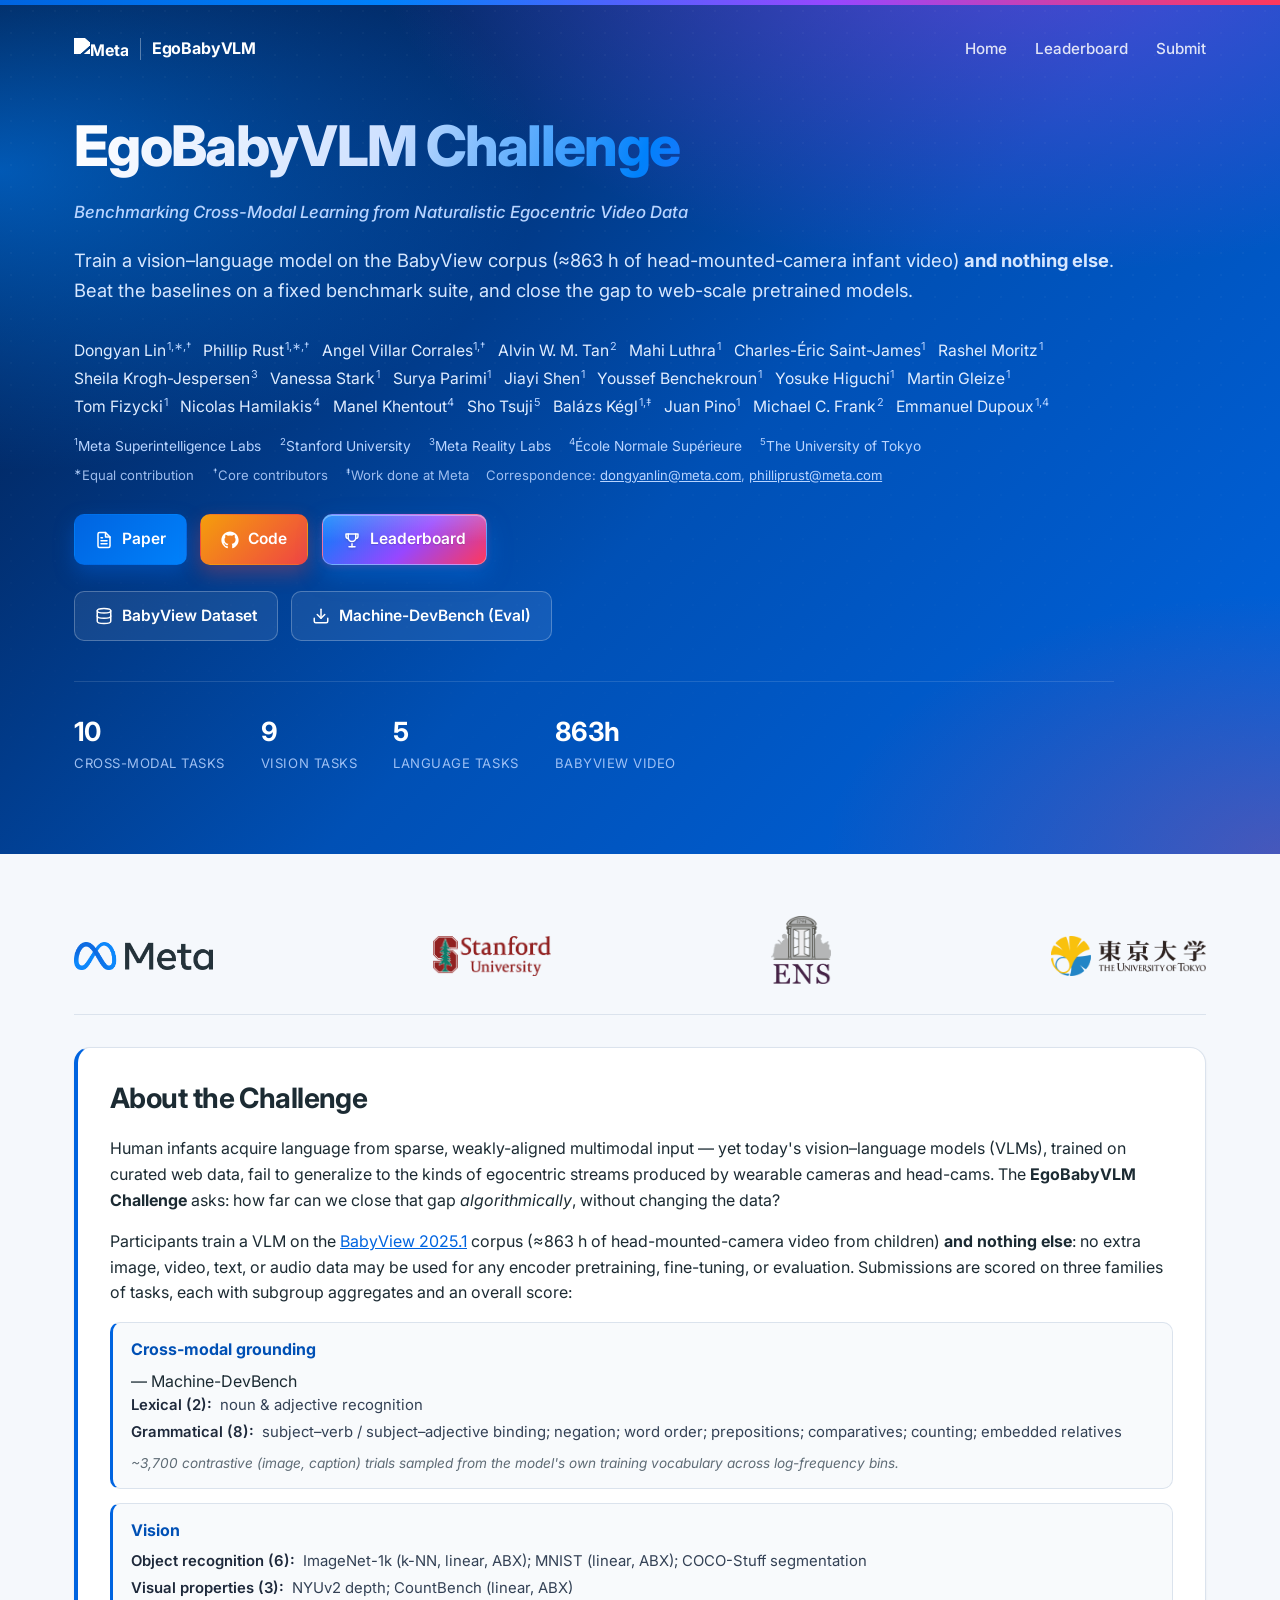
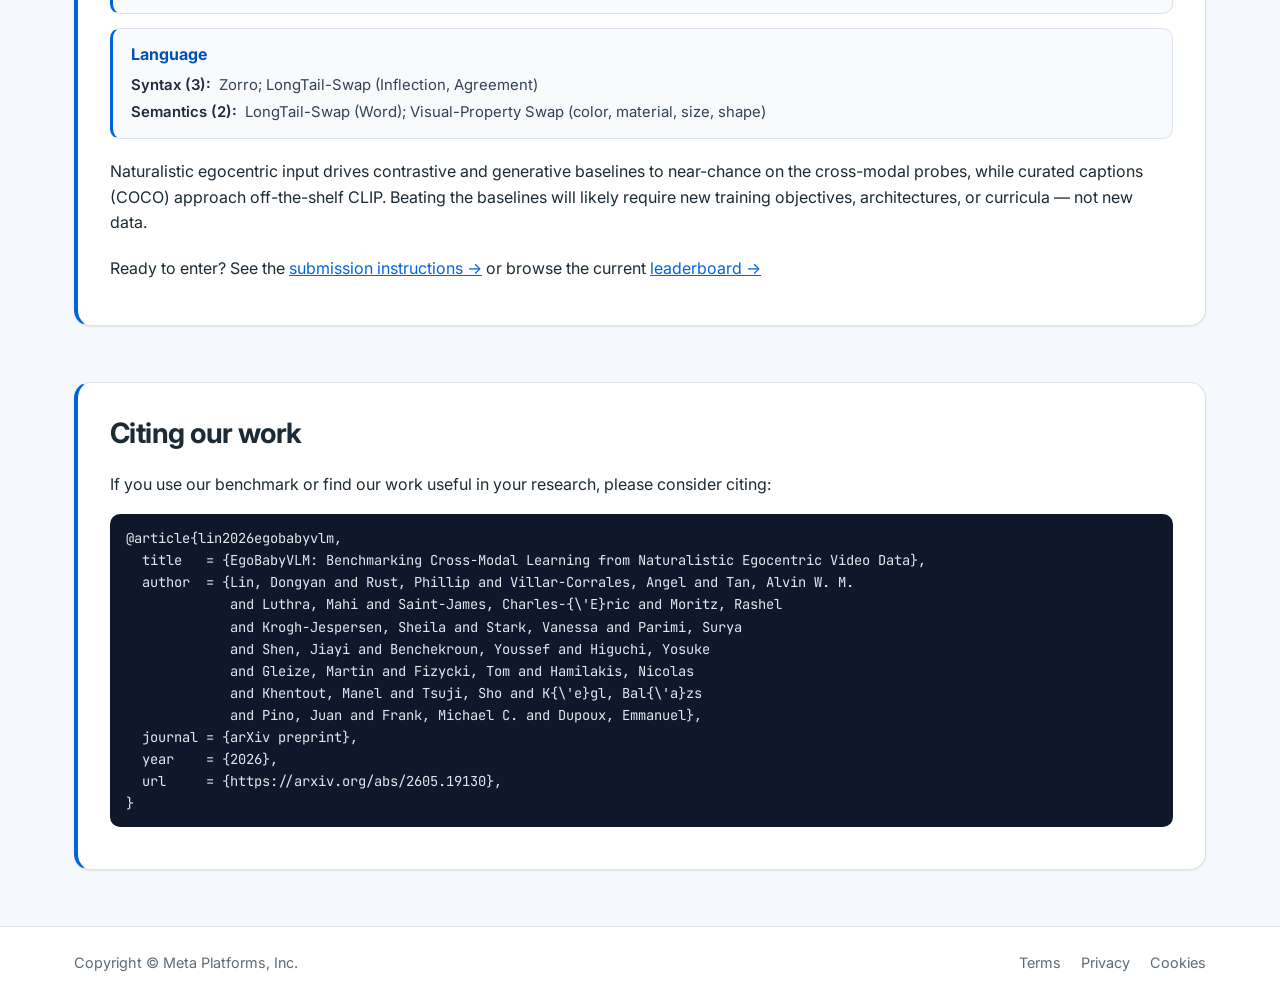
==== docs/leaderboard/index.html @ 33ce4982 "Initial public release of EgoBabyVLM Code, evaluation pipeline, baselines, and leaderboard infrastru" ====
<!DOCTYPE html>
<html lang="en">
<head>
  <meta charset="UTF-8" />
  <meta name="viewport" content="width=device-width, initial-scale=1.0" />
  <title>EgoBabyVLM Challenge</title>
  <link rel="preconnect" href="https://fonts.googleapis.com" />
  <link rel="preconnect" href="https://fonts.gstatic.com" crossorigin />
  <link href="https://fonts.googleapis.com/css2?family=Inter:wght@400;500;600;700;800&family=JetBrains+Mono:wght@400;500&display=swap" rel="stylesheet" />
  <link rel="stylesheet" href="style.css" />
</head>
<body>
  <header class="hero">
    <div class="hero-bg" aria-hidden="true"></div>
    <div class="container hero-inner">
      <nav class="topnav">
        <span class="brand">
          <img src="resources/logo_meta.svg" alt="Meta" class="brand-meta" />
          <span class="brand-divider" aria-hidden="true"></span>
          <span class="brand-name">EgoBabyVLM</span>
        </span>
        <div class="topnav-links">
          <a href="index.html">Home</a>
          <a href="leaderboard.html">Leaderboard</a>
          <a href="submit.html">Submit</a>
        </div>
      </nav>

      <div class="hero-content hero-content-wide">
        <h1>EgoBabyVLM Challenge</h1>
        <p class="paper-subtitle">Benchmarking Cross-Modal Learning from Naturalistic Egocentric Video Data</p>
        <p class="tagline">
          Train a vision–language model on the BabyView corpus
          (≈863 h of head-mounted-camera infant video)
          <strong>and nothing&nbsp;else</strong>. Beat the baselines on a
          fixed benchmark suite, and close the gap to web-scale
          pretrained&nbsp;models.
        </p>

        <div class="authors">
          <span class="author">Dongyan Lin<sup>1,∗,†</sup></span>
          <span class="author">Phillip Rust<sup>1,∗,†</sup></span>
          <span class="author">Angel Villar Corrales<sup>1,†</sup></span>
          <span class="author">Alvin W. M. Tan<sup>2</sup></span>
          <span class="author">Mahi Luthra<sup>1</sup></span>
          <span class="author">Charles-Éric Saint-James<sup>1</sup></span>
          <span class="author">Rashel Moritz<sup>1</sup></span>
          <span class="author">Sheila Krogh-Jespersen<sup>3</sup></span>
          <span class="author">Vanessa Stark<sup>1</sup></span>
          <span class="author">Surya Parimi<sup>1</sup></span>
          <span class="author">Jiayi Shen<sup>1</sup></span>
          <span class="author">Youssef Benchekroun<sup>1</sup></span>
          <span class="author">Yosuke Higuchi<sup>1</sup></span>
          <span class="author">Martin Gleize<sup>1</sup></span>
          <span class="author">Tom Fizycki<sup>1</sup></span>
          <span class="author">Nicolas Hamilakis<sup>4</sup></span>
          <span class="author">Manel Khentout<sup>4</sup></span>
          <span class="author">Sho Tsuji<sup>5</sup></span>
          <span class="author">Balázs Kégl<sup>1,‡</sup></span>
          <span class="author">Juan Pino<sup>1</sup></span>
          <span class="author">Michael C. Frank<sup>2</sup></span>
          <span class="author">Emmanuel Dupoux<sup>1,4</sup></span>
        </div>

        <div class="affiliations">
          <span><sup>1</sup>Meta Superintelligence Labs</span>
          <span><sup>2</sup>Stanford University</span>
          <span><sup>3</sup>Meta Reality Labs</span>
          <span><sup>4</sup>École Normale Supérieure</span>
          <span><sup>5</sup>The University of Tokyo</span>
        </div>
        <div class="contrib-notes">
          <span><sup>∗</sup>Equal contribution</span>
          <span><sup>†</sup>Core contributors</span>
          <span><sup>‡</sup>Work done at Meta</span>
          <span>Correspondence: <a href="mailto:dongyanlin@meta.com">dongyanlin@meta.com</a>, <a href="mailto:philliprust@meta.com">philliprust@meta.com</a></span>
        </div>

        <div class="cta-stack">
          <div class="cta">
            <a class="btn btn-primary" href="https://arxiv.org/abs/2605.19130" target="_blank" rel="noopener noreferrer">
              <svg viewBox="0 0 24 24" fill="none" stroke="currentColor" stroke-width="2" stroke-linecap="round" stroke-linejoin="round" aria-hidden="true"><path d="M14 2H6a2 2 0 0 0-2 2v16a2 2 0 0 0 2 2h12a2 2 0 0 0 2-2V8z"/><polyline points="14 2 14 8 20 8"/><line x1="16" y1="13" x2="8" y2="13"/><line x1="16" y1="17" x2="8" y2="17"/><polyline points="10 9 9 9 8 9"/></svg>
              Paper
            </a>
            <a class="btn btn-github" href="https://github.com/facebookresearch/egobabyvlm" target="_blank" rel="noopener noreferrer">
              <svg viewBox="0 0 24 24" fill="currentColor" aria-hidden="true"><path d="M12 .5C5.73.5.5 5.73.5 12c0 5.08 3.29 9.39 7.86 10.91.58.11.79-.25.79-.56 0-.28-.01-1.02-.02-2-3.2.7-3.88-1.54-3.88-1.54-.52-1.33-1.28-1.69-1.28-1.69-1.05-.72.08-.7.08-.7 1.16.08 1.77 1.19 1.77 1.19 1.03 1.77 2.7 1.26 3.36.96.1-.75.4-1.26.73-1.55-2.55-.29-5.24-1.28-5.24-5.69 0-1.26.45-2.29 1.18-3.1-.12-.29-.51-1.46.11-3.05 0 0 .97-.31 3.18 1.18a11.04 11.04 0 0 1 5.79 0c2.21-1.49 3.18-1.18 3.18-1.18.62 1.59.23 2.76.11 3.05.74.81 1.18 1.84 1.18 3.1 0 4.42-2.69 5.4-5.25 5.68.41.36.78 1.07.78 2.16 0 1.56-.01 2.82-.01 3.2 0 .31.21.68.8.56C20.21 21.39 23.5 17.08 23.5 12 23.5 5.73 18.27.5 12 .5z"/></svg>
              Code
            </a>
            <a class="btn btn-leaderboard" href="leaderboard.html">
              <svg viewBox="0 0 24 24" fill="none" stroke="currentColor" stroke-width="2" stroke-linecap="round" stroke-linejoin="round" aria-hidden="true"><path d="M8 21h8"/><path d="M12 17v4"/><path d="M7 4h10v5a5 5 0 0 1-10 0V4z"/><path d="M17 4h3v3a3 3 0 0 1-3 3"/><path d="M7 4H4v3a3 3 0 0 0 3 3"/></svg>
              Leaderboard
            </a>
          </div>
          <div class="cta">
            <a class="btn btn-secondary" href="https://databrary.org/volume/1882" target="_blank" rel="noopener noreferrer">
              <svg viewBox="0 0 24 24" fill="none" stroke="currentColor" stroke-width="2" stroke-linecap="round" stroke-linejoin="round" aria-hidden="true"><ellipse cx="12" cy="5" rx="9" ry="3"/><path d="M3 5v14c0 1.66 4 3 9 3s9-1.34 9-3V5"/><path d="M3 12c0 1.66 4 3 9 3s9-1.34 9-3"/></svg>
              BabyView Dataset
            </a>
            <a class="btn btn-secondary" href="https://github.com/facebookresearch/egobabyvlm/releases/download/Eval-Data/MachineDevBench.tar" download>
              <svg viewBox="0 0 24 24" fill="none" stroke="currentColor" stroke-width="2" stroke-linecap="round" stroke-linejoin="round" aria-hidden="true"><path d="M21 15v4a2 2 0 0 1-2 2H5a2 2 0 0 1-2-2v-4"/><polyline points="7 10 12 15 17 10"/><line x1="12" y1="15" x2="12" y2="3"/></svg>
              Machine-DevBench (Eval)
            </a>
          </div>
        </div>

        <div class="hero-stats">
          <div class="stat"><span class="stat-value">10</span><span class="stat-label">Cross-modal tasks</span></div>
          <div class="stat"><span class="stat-value">9</span><span class="stat-label">Vision tasks</span></div>
          <div class="stat"><span class="stat-value">5</span><span class="stat-label">Language tasks</span></div>
          <div class="stat"><span class="stat-value">863h</span><span class="stat-label">BabyView video</span></div>
        </div>
      </div>
    </div>
  </header>

  <main class="container">
    <div class="org-strip" aria-label="Affiliations">
      <img src="resources/logo_meta.png" alt="Meta" class="logo-wide logo-meta" />
      <img src="resources/logo_stanford.png" alt="Stanford University" class="logo-wide" />
      <img src="resources/logo_ens.png" alt="École Normale Supérieure" class="logo-tall" />
      <img src="resources/logo_utokyo.png" alt="The University of Tokyo" class="logo-wide" />
    </div>

    <section id="about" class="card">
      <h2>About the Challenge</h2>
      <p>
        Human infants acquire language from sparse, weakly-aligned multimodal
        input — yet today's vision–language models (VLMs), trained on
        curated web data, fail to generalize to the kinds of egocentric
        streams produced by wearable cameras and head-cams. The
        <strong>EgoBabyVLM Challenge</strong> asks: how far can we close that
        gap <em>algorithmically</em>, without changing the data?
      </p>
      <p>
        Participants train a VLM on the
        <a href="https://databrary.org/volume/1882">BabyView 2025.1</a>
        corpus (≈863 h of head-mounted-camera video from children) <strong>and
        nothing else</strong>: no extra image, video, text, or audio data may
        be used for any encoder pretraining, fine-tuning, or evaluation.
        Submissions are scored on three families of tasks, each with subgroup
        aggregates and an overall score:
      </p>
      <ul class="eval-families">
        <li>
          <strong>Cross-modal grounding</strong> &mdash; Machine-DevBench
          <ul>
            <li><span class="grp">Lexical (2):</span> noun &amp; adjective recognition</li>
            <li><span class="grp">Grammatical (8):</span> subject&ndash;verb / subject&ndash;adjective binding; negation; word order; prepositions; comparatives; counting; embedded relatives</li>
          </ul>
          <p class="eval-note">~3,700 contrastive (image, caption) trials sampled from the model's own training vocabulary across log-frequency bins.</p>
        </li>
        <li>
          <strong>Vision</strong>
          <ul>
            <li><span class="grp">Object recognition (6):</span> ImageNet-1k (k-NN, linear, ABX); MNIST (linear, ABX); COCO-Stuff segmentation</li>
            <li><span class="grp">Visual properties (3):</span> NYUv2 depth; CountBench (linear, ABX)</li>
          </ul>
        </li>
        <li>
          <strong>Language</strong>
          <ul>
            <li><span class="grp">Syntax (3):</span> Zorro; LongTail-Swap (Inflection, Agreement)</li>
            <li><span class="grp">Semantics (2):</span> LongTail-Swap (Word); Visual-Property Swap (color, material, size, shape)</li>
          </ul>
        </li>
      </ul>
      <p>
        Naturalistic egocentric input drives contrastive and generative
        baselines to near-chance on the cross-modal probes, while curated
        captions (COCO) approach off-the-shelf CLIP. Beating the baselines
        will likely require new training objectives, architectures, or
        curricula — not new data.
      </p>
      <p style="margin-top: 1.25rem;">
        Ready to enter? See the <a href="submit.html">submission instructions →</a>
        or browse the current <a href="leaderboard.html">leaderboard →</a>
      </p>
    </section>

    <section id="citing" class="card">
      <h2>Citing our work</h2>
      <p>
        If you use our benchmark or find our work useful in your research,
        please consider citing:
      </p>
<pre>@article{lin2026egobabyvlm,
  title   = {EgoBabyVLM: Benchmarking Cross-Modal Learning from Naturalistic Egocentric Video Data},
  author  = {Lin, Dongyan and Rust, Phillip and Villar-Corrales, Angel and Tan, Alvin W. M.
             and Luthra, Mahi and Saint-James, Charles-{\'E}ric and Moritz, Rashel
             and Krogh-Jespersen, Sheila and Stark, Vanessa and Parimi, Surya
             and Shen, Jiayi and Benchekroun, Youssef and Higuchi, Yosuke
             and Gleize, Martin and Fizycki, Tom and Hamilakis, Nicolas
             and Khentout, Manel and Tsuji, Sho and K{\'e}gl, Bal{\'a}zs
             and Pino, Juan and Frank, Michael C. and Dupoux, Emmanuel},
  journal = {arXiv preprint},
  year    = {2026},
  url     = {https://arxiv.org/abs/2605.19130},
}</pre>
    </section>
  </main>

  <footer>
    <div class="container footer-inner">
      <p class="footer-copyright">Copyright &copy; Meta Platforms, Inc.</p>
      <p class="footer-links">
        <a href="https://opensource.fb.com/legal/terms/" target="_blank" rel="noopener noreferrer">Terms</a>
        <a href="https://opensource.fb.com/legal/privacy/" target="_blank" rel="noopener noreferrer">Privacy</a>
        <a href="https://www.facebook.com/policies/cookies/" target="_blank" rel="noopener noreferrer">Cookies</a>
      </p>
    </div>
  </footer>
</body>
</html>
---- docs/leaderboard/style.css ----
/*
 * Copyright (c) Meta Platforms, Inc. and affiliates.
 * All rights reserved.
 *
 * This source code is licensed under the license found in the
 * LICENSE file in the root directory of this source tree.
 */

:root {
  /* Meta brand palette — see https://about.meta.com/brand/. */
  --meta-blue: #0064e0;
  --meta-blue-light: #0081fb;
  --meta-blue-deep: #0050b5;
  --meta-purple: #9747ff;
  --meta-pink: #fe385c;
  --meta-soft-blue: #e7f3ff;
  --meta-ink: #1c2b33;

  --bg: #f5f8fc;
  --surface: #ffffff;
  --fg: var(--meta-ink);
  --muted: #5e6b75;
  --border: #dbe3ed;
  --border-strong: #b8c4d4;
  --accent: var(--meta-blue);
  --accent-2: var(--meta-blue-light);
  --accent-soft: var(--meta-soft-blue);
  --topline-bg: #fef3c7;
  --topline-border: #fcd34d;
  --topline-text: #92400e;
  --baseline-bg: #ecfdf5;
  --baseline-border: #6ee7b7;
  --baseline-text: #065f46;
  --offshelf-bg: var(--meta-soft-blue);
  --offshelf-border: #93c5fd;
  --offshelf-text: #0050b5;
  --reference-bg: #f5f3ff;
  --reference-border: #c4b5fd;
  --reference-text: #5b21b6;
  --chance-bg: #f1f5f9;
  --shadow-sm: 0 1px 2px rgba(28, 43, 51, 0.08);
  --shadow-md: 0 8px 24px rgba(28, 43, 51, 0.10);
  --shadow-lg: 0 24px 48px -12px rgba(0, 100, 224, 0.22);
}

* { box-sizing: border-box; }

html { scroll-behavior: smooth; }

body {
  margin: 0;
  font-family: "Inter", -apple-system, BlinkMacSystemFont, "Segoe UI", Roboto,
    Helvetica, Arial, sans-serif;
  color: var(--fg);
  background: var(--bg);
  line-height: 1.6;
  -webkit-font-smoothing: antialiased;
  -moz-osx-font-smoothing: grayscale;
}

/* Top branded accent stripe — Meta infinity gradient on every page. */
body::before {
  content: "";
  position: fixed;
  top: 0;
  left: 0;
  right: 0;
  height: 5px;
  background: linear-gradient(90deg,
    var(--meta-blue) 0%,
    var(--meta-blue-light) 30%,
    var(--meta-purple) 65%,
    var(--meta-pink) 100%);
  z-index: 100;
  pointer-events: none;
}

.container {
  max-width: 1180px;
  margin: 0 auto;
  padding: 0 1.5rem;
}

/* ---------- Hero ---------- */
.hero {
  position: relative;
  color: #fff;
  padding: 2rem 0 5rem;
  margin-bottom: 3rem;
  overflow: hidden;
  isolation: isolate;
}

.hero-bg {
  position: absolute;
  inset: 0;
  background:
    radial-gradient(1100px 600px at 80% -10%, rgba(151, 71, 255, 0.55), transparent 60%),
    radial-gradient(900px 500px at 0% 20%, rgba(0, 129, 251, 0.6), transparent 60%),
    radial-gradient(700px 400px at 100% 100%, rgba(254, 56, 92, 0.28), transparent 65%),
    linear-gradient(135deg, #03143a 0%, #0050b5 55%, #0064e0 100%);
  z-index: -1;
}

.hero-bg::after {
  content: "";
  position: absolute;
  inset: 0;
  background-image:
    radial-gradient(rgba(255, 255, 255, 0.08) 1px, transparent 1px);
  background-size: 22px 22px;
  opacity: 0.4;
  mask-image: linear-gradient(to bottom, black 30%, transparent 100%);
}

.topnav {
  display: flex;
  justify-content: space-between;
  align-items: center;
  padding: 0.25rem 0 2.5rem;
}

/* ---------- Affiliations / org logo strip ---------- */
/* Placed on the light section between the hero and main content so the
   logos display in their original colors without needing a white pill. */
.org-strip {
  display: flex;
  align-items: center;
  justify-content: space-between;
  flex-wrap: wrap;
  gap: 1.75rem 2.5rem;
  padding: 1.25rem 0 1.5rem;
  margin: 0 0 2rem;
  border-bottom: 1px solid var(--border);
}

.org-strip img {
  display: block;
  width: auto;
  object-fit: contain;
  flex: 0 0 auto;
  opacity: 0.95;
  transition: opacity 0.15s ease;
}

.org-strip img:hover { opacity: 1; }

/* Wide horizontal text logos (Meta, Stanford, UTokyo). */
.org-strip img.logo-wide { height: 40px; }

/* The Meta wordmark is visually heavier than the other wide logos at the
   same height; shrink it slightly so the strip reads more evenly. */
.org-strip img.logo-wide.logo-meta { height: 28px; }

/* Tall / square logos (ENS). Nudged up a few px so its visual center
   aligns better with the wide wordmarks. */
.org-strip img.logo-tall { height: 68px; transform: translateY(-6px); }

.brand {
  display: inline-flex;
  align-items: center;
  gap: 0.7rem;
  font-weight: 700;
  letter-spacing: -0.01em;
  color: #fff;
  text-decoration: none;
}

.brand-meta {
  height: 22px;
  width: auto;
  display: block;
  /* Force the Meta wordmark to white so it reads on the dark hero. */
  filter: brightness(0) invert(1);
}

.brand-divider {
  display: inline-block;
  width: 1px;
  height: 22px;
  background: rgba(255, 255, 255, 0.35);
}

.brand-name { font-size: 1rem; font-weight: 700; }

.topnav-links a {
  color: rgba(255, 255, 255, 0.85);
  text-decoration: none;
  margin-left: 1.5rem;
  font-weight: 500;
  font-size: 0.95rem;
  transition: color 0.15s ease;
}
.topnav-links a:hover { color: #fff; }

.hero-content { max-width: 760px; }

/* Wider variant for landing-page hero (less vertical space). */
.hero-content-wide { max-width: 1040px; }
.hero-content-wide .tagline,
.hero-content-wide .paper-subtitle,
.hero-content-wide .authors,
.hero-content-wide .affiliations,
.hero-content-wide .contrib-notes { max-width: 100%; }

.hero h1 {
  font-size: clamp(2.25rem, 4.5vw, 3.5rem);
  margin: 0 0 1rem;
  letter-spacing: -0.03em;
  font-weight: 800;
  background: linear-gradient(110deg,
    #ffffff 0%,
    #cfe1ff 30%,
    var(--meta-blue-light) 55%,
    var(--meta-purple) 80%,
    var(--meta-pink) 100%);
  -webkit-background-clip: text;
  background-clip: text;
  color: transparent;
}

.tagline {
  font-size: 1.15rem;
  color: #d6e7ff;
  margin: 0 0 2rem;
  max-width: 60ch;
}

.paper-subtitle {
  font-size: 1.05rem;
  color: #b8d4ff;
  font-style: italic;
  margin: -0.5rem 0 1.25rem;
  max-width: 70ch;
  font-weight: 500;
}

/* ---------- Authors / affiliations ---------- */
.authors {
  margin: 0 0 0.85rem;
  font-size: 0.98rem;
  color: #e0edff;
  line-height: 1.7;
  max-width: 78ch;
}

.authors .author {
  display: inline;
  margin-right: 0.55rem;
  white-space: nowrap;
}

.authors .author a {
  color: #8fb8ff;
  text-decoration: none;
  border-bottom: 1px dotted rgba(143, 184, 255, 0.5);
}
.authors .author a:hover { color: #fff; border-bottom-color: #fff; }

.authors sup,
.affiliations sup,
.contrib-notes sup {
  font-size: 0.7em;
  color: #b8d4ff;
  margin-left: 0.05em;
}

.affiliations {
  display: flex;
  flex-wrap: wrap;
  gap: 0.25rem 1.1rem;
  font-size: 0.86rem;
  color: #b8d4ff;
  margin: 0 0 0.5rem;
  max-width: 78ch;
}

.contrib-notes {
  display: flex;
  flex-wrap: wrap;
  gap: 0.25rem 1.1rem;
  font-size: 0.82rem;
  color: rgba(184, 212, 255, 0.85);
  margin: 0 0 1.75rem;
  max-width: 78ch;
}

.contrib-notes a {
  color: #b8d4ff;
}
.contrib-notes a:hover { color: #fff; }

.cta {
  display: flex;
  flex-wrap: wrap;
  gap: 0.85rem;
  align-items: center;
}

/* Stack of CTA rows (e.g. row 1: Paper/Code/Leaderboard, row 2: datasets). */
.cta-stack {
  display: flex;
  flex-direction: column;
  gap: 1.6rem;
}

.btn {
  display: inline-flex;
  align-items: center;
  gap: 0.55rem;
  padding: 0.75rem 1.25rem;
  border-radius: 10px;
  font-weight: 600;
  font-size: 0.97rem;
  text-decoration: none;
  border: 1px solid transparent;
  transition: transform 0.12s ease, box-shadow 0.12s ease, background 0.15s ease;
}

.btn svg { width: 18px; height: 18px; }

.btn-primary {
  background: linear-gradient(135deg, var(--meta-blue) 0%, var(--meta-blue-light) 100%);
  color: #fff;
  box-shadow: 0 8px 20px rgba(0, 100, 224, 0.4);
}

.btn-primary:hover {
  transform: translateY(-1px);
  box-shadow: 0 12px 28px rgba(0, 100, 224, 0.55);
}

.btn-secondary {
  background: rgba(255, 255, 255, 0.08);
  color: #fff;
  border-color: rgba(255, 255, 255, 0.25);
}

.btn-secondary:hover {
  background: rgba(255, 255, 255, 0.16);
}

.btn-github {
  background: linear-gradient(135deg, #f59e0b, #ef4444);
  color: #fff;
  box-shadow: 0 8px 20px rgba(239, 68, 68, 0.32);
}

.btn-github:hover {
  transform: translateY(-1px);
  box-shadow: 0 12px 28px rgba(239, 68, 68, 0.42);
}

.btn-leaderboard {
  position: relative;
  overflow: hidden;
  background:
    linear-gradient(180deg, rgba(255, 255, 255, 0.18) 0%, rgba(255, 255, 255, 0) 55%),
    linear-gradient(135deg, var(--meta-blue-light) 0%, var(--meta-purple) 55%, var(--meta-pink) 100%);
  color: #fff;
  border: 1px solid rgba(255, 255, 255, 0.28);
  box-shadow:
    0 10px 24px rgba(0, 129, 251, 0.35),
    0 2px 6px rgba(254, 56, 92, 0.25),
    inset 0 1px 0 rgba(255, 255, 255, 0.35);
  text-shadow: 0 1px 1px rgba(15, 23, 42, 0.18);
}

.btn-leaderboard svg {
  filter: drop-shadow(0 1px 1px rgba(15, 23, 42, 0.25));
}

.btn-leaderboard::after {
  content: "";
  position: absolute;
  inset: 0;
  border-radius: inherit;
  background: linear-gradient(120deg, transparent 30%, rgba(255, 255, 255, 0.35) 50%, transparent 70%);
  background-size: 200% 100%;
  background-position: 200% 0;
  opacity: 0;
  transition: opacity 0.2s ease, background-position 0.6s ease;
  pointer-events: none;
}

.btn-leaderboard:hover {
  transform: translateY(-2px);
  box-shadow:
    0 16px 34px rgba(151, 71, 255, 0.45),
    0 4px 10px rgba(254, 56, 92, 0.35),
    inset 0 1px 0 rgba(255, 255, 255, 0.45);
}

.btn-leaderboard:hover::after {
  opacity: 1;
  background-position: -50% 0;
}

.hero-stats {
  display: flex;
  gap: 2.25rem;
  margin-top: 2.5rem;
  padding-top: 1.75rem;
  border-top: 1px solid rgba(255, 255, 255, 0.12);
}

.stat { display: flex; flex-direction: column; }
.stat-value {
  font-size: 1.65rem;
  font-weight: 700;
  color: #fff;
  letter-spacing: -0.02em;
}
.stat-label {
  font-size: 0.82rem;
  color: rgba(184, 212, 255, 0.85);
  letter-spacing: 0.04em;
  text-transform: uppercase;
}

/* ---------- Sections ---------- */
main { padding-bottom: 4rem; }

section { margin-bottom: 3.5rem; }

h2 {
  font-size: 1.75rem;
  font-weight: 700;
  letter-spacing: -0.02em;
  margin: 0 0 1rem;
}

h3 {
  font-size: 1.05rem;
  font-weight: 600;
  margin: 0 0 0.5rem;
  color: #1e293b;
}

p { margin: 0 0 1rem; }

.muted { color: var(--muted); font-size: 0.95rem; }

code {
  background: var(--accent-soft);
  color: var(--meta-blue-deep);
  padding: 0.12rem 0.4rem;
  border-radius: 5px;
  font-size: 0.88em;
  font-family: "JetBrains Mono", ui-monospace, SFMono-Regular, Menlo, monospace;
}

a { color: var(--accent); }

.card {
  background: var(--surface);
  border: 1px solid var(--border);
  border-left: 4px solid var(--meta-blue);
  border-radius: 16px;
  padding: 1.75rem 2rem;
  box-shadow: var(--shadow-sm);
  min-width: 0;
}

.card pre {
  max-width: 100%;
  box-sizing: border-box;
  overflow-x: auto;
  background: #0f172a;
  color: #e2e8f0;
  padding: 0.85rem 1rem;
  border-radius: 10px;
  font-family: "JetBrains Mono", monospace;
  font-size: 0.86rem;
  margin: 0.85rem 0;
}

.card pre.compact { font-size: 0.82rem; }

.section-head { margin-bottom: 1.25rem; }

/* ---------- Steps ---------- */
.steps {
  display: grid;
  grid-template-columns: repeat(auto-fit, minmax(220px, 1fr));
  gap: 1rem;
}

.step {
  background: var(--surface);
  border: 1px solid var(--border);
  border-radius: 14px;
  padding: 1.4rem 1.4rem 1.5rem;
  box-shadow: var(--shadow-sm);
  transition: transform 0.15s ease, box-shadow 0.15s ease, border-color 0.15s ease;
  /* Grid tracks default to min-content width, which lets long unbreakable
     strings (e.g. <code>core/protocols/feature_extractor.py</code>) push
     the card past its column. Setting min-width: 0 + overflow-wrap:
     anywhere lets the text wrap mid-token when needed. */
  min-width: 0;
  overflow-wrap: anywhere;
}

.step code {
  word-break: break-word;
}

.step:hover {
  transform: translateY(-2px);
  box-shadow: var(--shadow-md);
  border-color: var(--border-strong);
}

.step-num {
  display: inline-grid;
  place-items: center;
  width: 32px;
  height: 32px;
  border-radius: 8px;
  background: linear-gradient(135deg, var(--meta-blue) 0%, var(--meta-blue-light) 100%);
  color: #fff;
  font-weight: 700;
  font-size: 0.9rem;
  margin-bottom: 0.85rem;
  box-shadow: 0 4px 10px rgba(0, 100, 224, 0.35);
}

.step p {
  font-size: 0.93rem;
  color: #334155;
  margin: 0;
}

/* ---------- Leaderboard ---------- */
.table-wrap {
  background: var(--surface);
  border: 1px solid var(--border);
  border-radius: 16px;
  box-shadow: var(--shadow-md);
  overflow: hidden;
}

table.leaderboard {
  width: 100%;
  border-collapse: collapse;
  font-size: 0.95rem;
}

table.leaderboard th,
table.leaderboard td {
  padding: 0.95rem 1.1rem;
  text-align: left;
  border-bottom: 1px solid var(--border);
  vertical-align: middle;
}

table.leaderboard tbody tr:last-child td { border-bottom: none; }

table.leaderboard thead th {
  background: #f8fafc;
  font-weight: 600;
  color: #475569;
  font-size: 0.8rem;
  letter-spacing: 0.06em;
  text-transform: uppercase;
  border-bottom: 1px solid var(--border-strong);
}

table.leaderboard tbody tr {
  transition: background 0.12s ease;
}

table.leaderboard tbody tr:hover { background: #f8fafc; }

tr.topline {
  background: linear-gradient(90deg, var(--topline-bg) 0%, #fffbeb 100%);
}
tr.topline:hover { background: #fde68a; }

tr.baseline {
  background: linear-gradient(90deg, var(--baseline-bg) 0%, #f0fdf4 100%);
}
tr.baseline:hover { background: #d1fae5; }

tr.offshelf {
  background: linear-gradient(90deg, var(--offshelf-bg) 0%, #f5f9ff 100%);
}
tr.offshelf:hover { background: #dbeafe; }

tr.reference {
  background: linear-gradient(90deg, var(--reference-bg) 0%, #faf8ff 100%);
}
tr.reference:hover { background: #ede9fe; }

tr.chance {
  background: var(--chance-bg);
  color: var(--muted);
  font-style: italic;
}
tr.chance .score { color: var(--muted); font-weight: 600; font-size: 0.95rem; }

.score {
  font-weight: 700;
  font-size: 1.05rem;
  color: #0f172a;
  font-variant-numeric: tabular-nums;
}

.std {
  color: var(--muted);
  font-size: 0.85rem;
  margin-left: 0.15rem;
  font-variant-numeric: tabular-nums;
}

.pill {
  display: inline-block;
  font-size: 0.7rem;
  font-weight: 600;
  letter-spacing: 0.06em;
  text-transform: uppercase;
  padding: 0.2rem 0.55rem;
  border-radius: 999px;
  margin-left: 0.45rem;
  vertical-align: middle;
  border: 1px solid;
}

.pill-topline {
  background: var(--topline-bg);
  color: var(--topline-text);
  border-color: var(--topline-border);
}

.pill-baseline {
  background: var(--baseline-bg);
  color: var(--baseline-text);
  border-color: var(--baseline-border);
}

.pill-offshelf {
  background: var(--offshelf-bg);
  color: var(--offshelf-text);
  border-color: var(--offshelf-border);
}

.pill-reference {
  background: var(--reference-bg);
  color: var(--reference-text);
  border-color: var(--reference-border);
}

/* ---------- Table titles ---------- */
.table-title {
  font-size: 1.1rem;
  font-weight: 700;
  color: #1e293b;
  margin: 2.25rem 0 0.35rem;
  letter-spacing: -0.01em;
}

#leaderboard .table-title:first-of-type { margin-top: 1.5rem; }

.table-subtitle {
  margin: 0 0 0.85rem;
  font-size: 0.9rem;
  max-width: 78ch;
}

/* ---------- Submit list ---------- */
#submit ul {
  margin: 0.5rem 0 0.75rem;
  padding-left: 1.2rem;
}

/* ---------- Eval families list (About card) ---------- */
.eval-families {
  list-style: none;
  padding: 0;
  margin: 0.75rem 0 1.25rem;
  display: grid;
  gap: 0.85rem;
}

.eval-families > li {
  background: #f8fafc;
  border: 1px solid var(--border);
  border-left: 3px solid var(--meta-blue);
  border-radius: 10px;
  padding: 0.85rem 1.1rem;
}

.eval-families > li > strong {
  display: block;
  font-size: 1rem;
  color: var(--meta-blue-deep);
  margin-bottom: 0.4rem;
}

.eval-families ul {
  list-style: none;
  padding: 0;
  margin: 0;
  display: grid;
  gap: 0.25rem;
}

.eval-families ul li {
  font-size: 0.93rem;
  color: #334155;
  line-height: 1.55;
}

.eval-families .grp {
  font-weight: 600;
  color: #1e293b;
  margin-right: 0.25rem;
}

.eval-families .eval-note {
  margin: 0.55rem 0 0;
  font-size: 0.85rem;
  color: var(--muted);
  font-style: italic;
}

/* ---------- Footer ---------- */
footer {
  border-top: 1px solid var(--border);
  padding: 1.5rem 0;
  background: var(--surface);
}

.footer-inner {
  display: flex;
  flex-wrap: wrap;
  align-items: center;
  justify-content: space-between;
  gap: 0.6rem 1.5rem;
}

.footer-copyright {
  font-size: 0.9rem;
  color: var(--muted);
}

.footer-links {
  display: flex;
  flex-wrap: wrap;
  gap: 0.25rem 1.25rem;
  font-size: 0.9rem;
  color: var(--muted);
}

.footer-links a {
  color: var(--muted);
  text-decoration: none;
}

.footer-links a:hover {
  color: var(--meta-blue);
  text-decoration: underline;
}

footer p { margin: 0; font-size: 0.9rem; color: var(--muted); }

/* ---------- Responsive ---------- */
@media (max-width: 720px) {
  .topnav { padding-bottom: 1.75rem; }
  .topnav-links a { margin-left: 0.95rem; font-size: 0.88rem; }
  .brand-name { display: none; }

  .org-strip { gap: 1rem 1.25rem; padding: 0.6rem 0.9rem; justify-content: center; }
  .org-strip img.logo-wide { height: 26px; }
  .org-strip img.logo-wide.logo-meta { height: 19px; }
  .org-strip img.logo-tall { height: 44px; transform: translateY(-4px); }

  .hero { padding: 1.5rem 0 4rem; }
  .hero-stats { gap: 1.5rem; }
  .stat-value { font-size: 1.35rem; }

  table.leaderboard { font-size: 0.85rem; }
  table.leaderboard th, table.leaderboard td { padding: 0.7rem 0.6rem; }
  .table-wrap { border-radius: 12px; overflow-x: auto; }

  .card { padding: 1.4rem 1.25rem; }
}
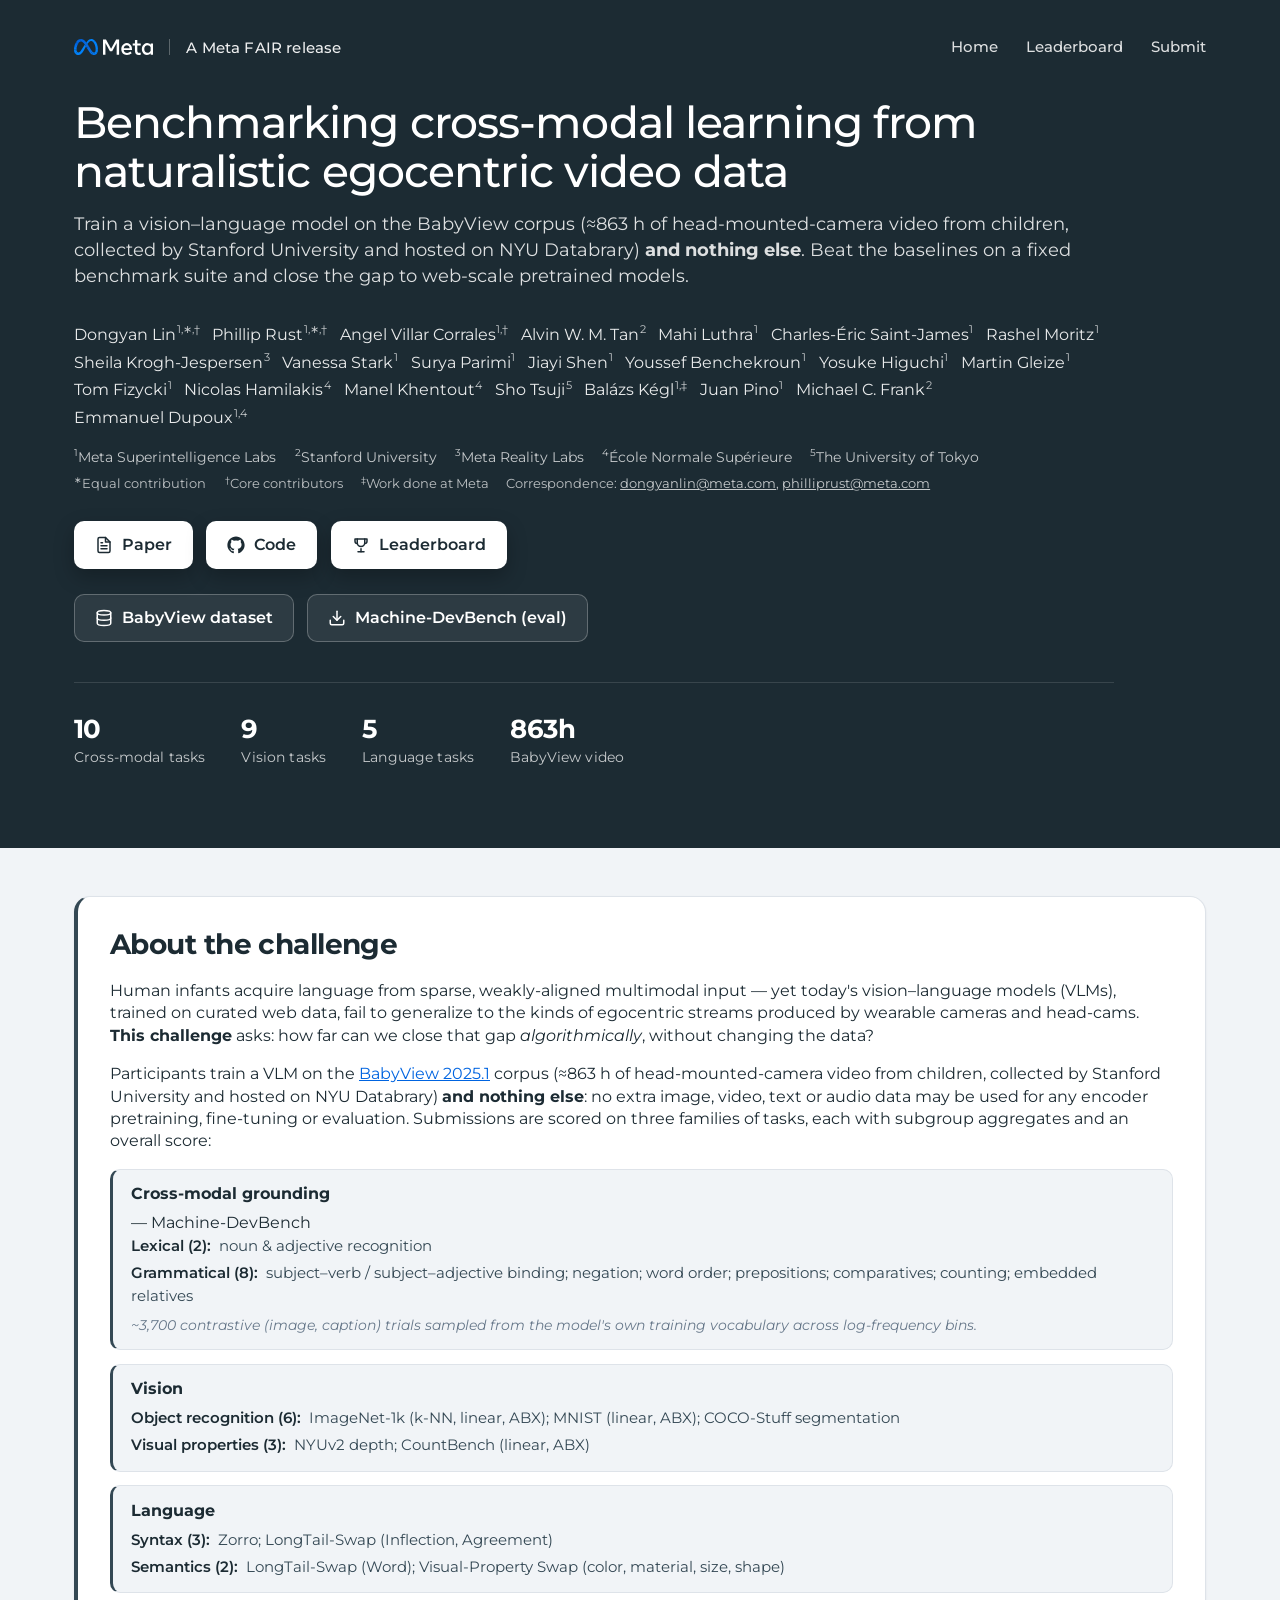
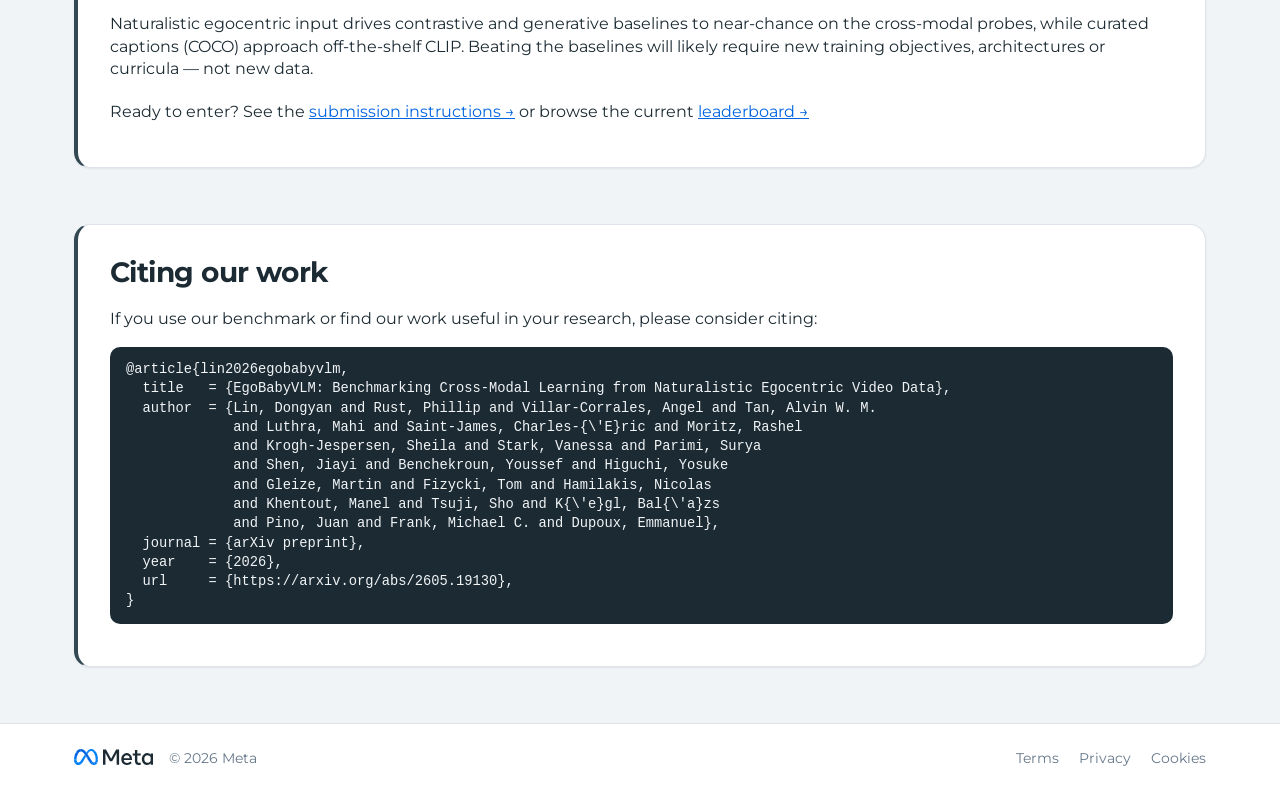
==== commit 224621ca: "Update page Co-authored-by: Dongyan Lin <dongyanl1n@users.noreply.github.com> Co-authored-by: Angel " ====
--- a/docs/leaderboard/index.html
+++ b/docs/leaderboard/index.html
@@ -3,10 +3,10 @@
 <head>
   <meta charset="UTF-8" />
   <meta name="viewport" content="width=device-width, initial-scale=1.0" />
-  <title>EgoBabyVLM Challenge</title>
+  <title>Benchmarking cross-modal learning from naturalistic egocentric video data</title>
   <link rel="preconnect" href="https://fonts.googleapis.com" />
   <link rel="preconnect" href="https://fonts.gstatic.com" crossorigin />
-  <link href="https://fonts.googleapis.com/css2?family=Inter:wght@400;500;600;700;800&family=JetBrains+Mono:wght@400;500&display=swap" rel="stylesheet" />
+  <link rel="stylesheet" href="https://fonts.googleapis.com/css2?family=Montserrat:ital,wght@0,400..700;1,400..500&display=swap" />
   <link rel="stylesheet" href="style.css" />
 </head>
 <body>
@@ -14,11 +14,11 @@
     <div class="hero-bg" aria-hidden="true"></div>
     <div class="container hero-inner">
       <nav class="topnav">
-        <span class="brand">
-          <img src="resources/logo_meta.svg" alt="Meta" class="brand-meta" />
-          <span class="brand-divider" aria-hidden="true"></span>
-          <span class="brand-name">EgoBabyVLM</span>
-        </span>
+        <div class="hero-attribution">
+          <img src="resources/meta_lockup_negative.svg" alt="Meta" class="hero-attribution-logo" />
+          <span class="hero-attribution-divider" aria-hidden="true"></span>
+          <span class="hero-attribution-text">A Meta FAIR release</span>
+        </div>
         <div class="topnav-links">
           <a href="index.html">Home</a>
           <a href="leaderboard.html">Leaderboard</a>
@@ -27,13 +27,13 @@
       </nav>
 
       <div class="hero-content hero-content-wide">
-        <h1>EgoBabyVLM Challenge</h1>
-        <p class="paper-subtitle">Benchmarking Cross-Modal Learning from Naturalistic Egocentric Video Data</p>
+        <h1>Benchmarking cross-modal learning from naturalistic egocentric video data</h1>
         <p class="tagline">
           Train a vision–language model on the BabyView corpus
-          (≈863 h of head-mounted-camera infant video)
+          (≈863 h of head-mounted-camera video from children, collected
+          by Stanford University and hosted on NYU Databrary)
           <strong>and nothing&nbsp;else</strong>. Beat the baselines on a
-          fixed benchmark suite, and close the gap to web-scale
+          fixed benchmark suite and close the gap to web-scale
           pretrained&nbsp;models.
         </p>
 
@@ -94,11 +94,11 @@
           <div class="cta">
             <a class="btn btn-secondary" href="https://databrary.org/volume/1882" target="_blank" rel="noopener noreferrer">
               <svg viewBox="0 0 24 24" fill="none" stroke="currentColor" stroke-width="2" stroke-linecap="round" stroke-linejoin="round" aria-hidden="true"><ellipse cx="12" cy="5" rx="9" ry="3"/><path d="M3 5v14c0 1.66 4 3 9 3s9-1.34 9-3V5"/><path d="M3 12c0 1.66 4 3 9 3s9-1.34 9-3"/></svg>
-              BabyView Dataset
+              BabyView dataset
             </a>
             <a class="btn btn-secondary" href="https://github.com/facebookresearch/egobabyvlm/releases/download/Eval-Data/MachineDevBench.tar" download>
               <svg viewBox="0 0 24 24" fill="none" stroke="currentColor" stroke-width="2" stroke-linecap="round" stroke-linejoin="round" aria-hidden="true"><path d="M21 15v4a2 2 0 0 1-2 2H5a2 2 0 0 1-2-2v-4"/><polyline points="7 10 12 15 17 10"/><line x1="12" y1="15" x2="12" y2="3"/></svg>
-              Machine-DevBench (Eval)
+              Machine-DevBench (eval)
             </a>
           </div>
         </div>
@@ -114,31 +114,26 @@
   </header>
 
   <main class="container">
-    <div class="org-strip" aria-label="Affiliations">
-      <img src="resources/logo_meta.png" alt="Meta" class="logo-wide logo-meta" />
-      <img src="resources/logo_stanford.png" alt="Stanford University" class="logo-wide" />
-      <img src="resources/logo_ens.png" alt="École Normale Supérieure" class="logo-tall" />
-      <img src="resources/logo_utokyo.png" alt="The University of Tokyo" class="logo-wide" />
-    </div>
-
     <section id="about" class="card">
-      <h2>About the Challenge</h2>
+      <h2>About the challenge</h2>
       <p>
         Human infants acquire language from sparse, weakly-aligned multimodal
         input — yet today's vision–language models (VLMs), trained on
         curated web data, fail to generalize to the kinds of egocentric
-        streams produced by wearable cameras and head-cams. The
-        <strong>EgoBabyVLM Challenge</strong> asks: how far can we close that
+        streams produced by wearable cameras and head-cams.
+        <strong>This challenge</strong> asks: how far can we close that
         gap <em>algorithmically</em>, without changing the data?
       </p>
       <p>
         Participants train a VLM on the
         <a href="https://databrary.org/volume/1882">BabyView 2025.1</a>
-        corpus (≈863 h of head-mounted-camera video from children) <strong>and
-        nothing else</strong>: no extra image, video, text, or audio data may
-        be used for any encoder pretraining, fine-tuning, or evaluation.
-        Submissions are scored on three families of tasks, each with subgroup
-        aggregates and an overall score:
+        corpus (≈863 h of head-mounted-camera video from children,
+        collected by Stanford University and hosted on NYU Databrary)
+        <strong>and nothing else</strong>: no extra image, video, text
+        or audio data may be used for any encoder pretraining,
+        fine-tuning or evaluation. Submissions are scored on three
+        families of tasks, each with subgroup aggregates and an overall
+        score:
       </p>
       <ul class="eval-families">
         <li>
@@ -168,7 +163,7 @@
         Naturalistic egocentric input drives contrastive and generative
         baselines to near-chance on the cross-modal probes, while curated
         captions (COCO) approach off-the-shelf CLIP. Beating the baselines
-        will likely require new training objectives, architectures, or
+        will likely require new training objectives, architectures or
         curricula — not new data.
       </p>
       <p style="margin-top: 1.25rem;">
@@ -201,11 +196,14 @@
 
   <footer>
     <div class="container footer-inner">
-      <p class="footer-copyright">Copyright &copy; Meta Platforms, Inc.</p>
+      <div class="footer-brand">
+        <img src="resources/meta_lockup_positive.svg" alt="Meta" class="footer-logo" />
+        <p class="footer-copyright">&copy; 2026 Meta</p>
+      </div>
       <p class="footer-links">
-        <a href="https://opensource.fb.com/legal/terms/" target="_blank" rel="noopener noreferrer">Terms</a>
-        <a href="https://opensource.fb.com/legal/privacy/" target="_blank" rel="noopener noreferrer">Privacy</a>
-        <a href="https://www.facebook.com/policies/cookies/" target="_blank" rel="noopener noreferrer">Cookies</a>
+        <a href="https://www.facebook.com/terms.php/" target="_blank" rel="noopener noreferrer">Terms</a>
+        <a href="https://www.facebook.com/privacy/policy/" target="_blank" rel="noopener noreferrer">Privacy</a>
+        <a href="https://www.facebook.com/privacy/policies/cookies/" target="_blank" rel="noopener noreferrer">Cookies</a>
       </p>
     </div>
   </footer>
--- a/docs/leaderboard/style.css
+++ b/docs/leaderboard/style.css
@@ -7,40 +7,58 @@
  */
 
 :root {
-  /* Meta brand palette — see https://about.meta.com/brand/. */
+  --ink: #1c2b33;
+  --bg: #f1f4f7;
+  --surface: #ffffff;
+  --fg: var(--ink);
+  --muted: #67788a;
+  --border: #dee3e9;
+  --border-strong: #cbd2d9;
+  --accent: #344854;
+  --accent-2: #67788a;
+  --accent-deep: #1c2b33;
+  --accent-soft: #f1f4f7;
+
+  --gray-100: #f1f4f7;
+  --gray-300: #cbd2d9;
+  --gray-600: #67788a;
+  --gray-800: #344854;
+  --gray-900: #283943;
   --meta-blue: #0064e0;
-  --meta-blue-light: #0081fb;
-  --meta-blue-deep: #0050b5;
-  --meta-purple: #9747ff;
-  --meta-pink: #fe385c;
-  --meta-soft-blue: #e7f3ff;
-  --meta-ink: #1c2b33;
-
-  --bg: #f5f8fc;
-  --surface: #ffffff;
-  --fg: var(--meta-ink);
-  --muted: #5e6b75;
-  --border: #dbe3ed;
-  --border-strong: #b8c4d4;
-  --accent: var(--meta-blue);
-  --accent-2: var(--meta-blue-light);
-  --accent-soft: var(--meta-soft-blue);
-  --topline-bg: #fef3c7;
-  --topline-border: #fcd34d;
-  --topline-text: #92400e;
-  --baseline-bg: #ecfdf5;
-  --baseline-border: #6ee7b7;
-  --baseline-text: #065f46;
-  --offshelf-bg: var(--meta-soft-blue);
-  --offshelf-border: #93c5fd;
-  --offshelf-text: #0050b5;
-  --reference-bg: #f5f3ff;
-  --reference-border: #c4b5fd;
-  --reference-text: #5b21b6;
-  --chance-bg: #f1f5f9;
+  --blue-100: #e8f3ff;
+  --blue-300: #afd7ff;
+  --blue-800: #004bb9;
+  --blue-900: #001e6e;
+  --purple-100: #eeedfd;
+  --purple-300: #d2d2ff;
+  --purple-900: #280578;
+  --green-100: #e6fdeb;
+  --green-300: #b9f5aa;
+  --green-900: #003728;
+  --yellow-100: #fff8e6;
+  --yellow-300: #fff3ad;
+  --yellow-500: #ffdc32;
+
+  --topline-bg: var(--yellow-100);
+  --topline-border: var(--yellow-300);
+  --topline-text: var(--gray-900);
+  --baseline-bg: var(--green-100);
+  --baseline-border: var(--green-300);
+  --baseline-text: var(--green-900);
+  --offshelf-bg: var(--blue-100);
+  --offshelf-border: var(--blue-300);
+  --offshelf-text: var(--blue-900);
+  --reference-bg: var(--purple-100);
+  --reference-border: var(--purple-300);
+  --reference-text: var(--purple-900);
+  --chance-bg: var(--gray-100);
   --shadow-sm: 0 1px 2px rgba(28, 43, 51, 0.08);
   --shadow-md: 0 8px 24px rgba(28, 43, 51, 0.10);
-  --shadow-lg: 0 24px 48px -12px rgba(0, 100, 224, 0.22);
+  --shadow-lg: 0 24px 48px -12px rgba(28, 43, 51, 0.22);
+
+  --font-sans: "Optimistic", "Montserrat", "Helvetica", "Arial", sans-serif;
+  --font-mono: ui-monospace, SFMono-Regular, Menlo, Monaco, Consolas,
+    "Liberation Mono", "Courier New", monospace;
 }
 
 * { box-sizing: border-box; }
@@ -49,30 +67,12 @@
 
 body {
   margin: 0;
-  font-family: "Inter", -apple-system, BlinkMacSystemFont, "Segoe UI", Roboto,
-    Helvetica, Arial, sans-serif;
+  font-family: var(--font-sans);
   color: var(--fg);
   background: var(--bg);
-  line-height: 1.6;
+  line-height: 1.4;
   -webkit-font-smoothing: antialiased;
   -moz-osx-font-smoothing: grayscale;
-}
-
-/* Top branded accent stripe — Meta infinity gradient on every page. */
-body::before {
-  content: "";
-  position: fixed;
-  top: 0;
-  left: 0;
-  right: 0;
-  height: 5px;
-  background: linear-gradient(90deg,
-    var(--meta-blue) 0%,
-    var(--meta-blue-light) 30%,
-    var(--meta-purple) 65%,
-    var(--meta-pink) 100%);
-  z-index: 100;
-  pointer-events: none;
 }
 
 .container {
@@ -81,7 +81,6 @@
   padding: 0 1.5rem;
 }
 
-/* ---------- Hero ---------- */
 .hero {
   position: relative;
   color: #fff;
@@ -94,94 +93,17 @@
 .hero-bg {
   position: absolute;
   inset: 0;
-  background:
-    radial-gradient(1100px 600px at 80% -10%, rgba(151, 71, 255, 0.55), transparent 60%),
-    radial-gradient(900px 500px at 0% 20%, rgba(0, 129, 251, 0.6), transparent 60%),
-    radial-gradient(700px 400px at 100% 100%, rgba(254, 56, 92, 0.28), transparent 65%),
-    linear-gradient(135deg, #03143a 0%, #0050b5 55%, #0064e0 100%);
+  background: var(--accent-deep);
   z-index: -1;
-}
-
-.hero-bg::after {
-  content: "";
-  position: absolute;
-  inset: 0;
-  background-image:
-    radial-gradient(rgba(255, 255, 255, 0.08) 1px, transparent 1px);
-  background-size: 22px 22px;
-  opacity: 0.4;
-  mask-image: linear-gradient(to bottom, black 30%, transparent 100%);
 }
 
 .topnav {
   display: flex;
   justify-content: space-between;
   align-items: center;
+  gap: 1.5rem;
   padding: 0.25rem 0 2.5rem;
 }
-
-/* ---------- Affiliations / org logo strip ---------- */
-/* Placed on the light section between the hero and main content so the
-   logos display in their original colors without needing a white pill. */
-.org-strip {
-  display: flex;
-  align-items: center;
-  justify-content: space-between;
-  flex-wrap: wrap;
-  gap: 1.75rem 2.5rem;
-  padding: 1.25rem 0 1.5rem;
-  margin: 0 0 2rem;
-  border-bottom: 1px solid var(--border);
-}
-
-.org-strip img {
-  display: block;
-  width: auto;
-  object-fit: contain;
-  flex: 0 0 auto;
-  opacity: 0.95;
-  transition: opacity 0.15s ease;
-}
-
-.org-strip img:hover { opacity: 1; }
-
-/* Wide horizontal text logos (Meta, Stanford, UTokyo). */
-.org-strip img.logo-wide { height: 40px; }
-
-/* The Meta wordmark is visually heavier than the other wide logos at the
-   same height; shrink it slightly so the strip reads more evenly. */
-.org-strip img.logo-wide.logo-meta { height: 28px; }
-
-/* Tall / square logos (ENS). Nudged up a few px so its visual center
-   aligns better with the wide wordmarks. */
-.org-strip img.logo-tall { height: 68px; transform: translateY(-6px); }
-
-.brand {
-  display: inline-flex;
-  align-items: center;
-  gap: 0.7rem;
-  font-weight: 700;
-  letter-spacing: -0.01em;
-  color: #fff;
-  text-decoration: none;
-}
-
-.brand-meta {
-  height: 22px;
-  width: auto;
-  display: block;
-  /* Force the Meta wordmark to white so it reads on the dark hero. */
-  filter: brightness(0) invert(1);
-}
-
-.brand-divider {
-  display: inline-block;
-  width: 1px;
-  height: 22px;
-  background: rgba(255, 255, 255, 0.35);
-}
-
-.brand-name { font-size: 1rem; font-weight: 700; }
 
 .topnav-links a {
   color: rgba(255, 255, 255, 0.85);
@@ -192,10 +114,36 @@
   transition: color 0.15s ease;
 }
 .topnav-links a:hover { color: #fff; }
+.topnav-links a:first-child { margin-left: 0; }
+
+.hero-attribution {
+  display: inline-flex;
+  align-items: center;
+  gap: 1rem;
+}
+
+.hero-attribution-logo {
+  height: 16px;
+  width: auto;
+  display: block;
+}
+
+.hero-attribution-divider {
+  display: inline-block;
+  width: 1px;
+  height: 16px;
+  background: rgba(255, 255, 255, 0.28);
+}
+
+.hero-attribution-text {
+  font-size: 0.95rem;
+  font-weight: 500;
+  letter-spacing: 0.01em;
+  color: rgba(255, 255, 255, 0.92);
+}
 
 .hero-content { max-width: 760px; }
 
-/* Wider variant for landing-page hero (less vertical space). */
 .hero-content-wide { max-width: 1040px; }
 .hero-content-wide .tagline,
 .hero-content-wide .paper-subtitle,
@@ -204,42 +152,34 @@
 .hero-content-wide .contrib-notes { max-width: 100%; }
 
 .hero h1 {
-  font-size: clamp(2.25rem, 4.5vw, 3.5rem);
+  font-size: clamp(2rem, 4vw, 2.75rem);
   margin: 0 0 1rem;
-  letter-spacing: -0.03em;
-  font-weight: 800;
-  background: linear-gradient(110deg,
-    #ffffff 0%,
-    #cfe1ff 30%,
-    var(--meta-blue-light) 55%,
-    var(--meta-purple) 80%,
-    var(--meta-pink) 100%);
-  -webkit-background-clip: text;
-  background-clip: text;
-  color: transparent;
+  letter-spacing: -0.02em;
+  line-height: 1.1;
+  font-weight: 500;
+  color: #fff;
 }
 
 .tagline {
   font-size: 1.15rem;
-  color: #d6e7ff;
+  color: rgba(255, 255, 255, 0.85);
   margin: 0 0 2rem;
   max-width: 60ch;
 }
 
 .paper-subtitle {
   font-size: 1.05rem;
-  color: #b8d4ff;
+  color: rgba(255, 255, 255, 0.75);
   font-style: italic;
   margin: -0.5rem 0 1.25rem;
   max-width: 70ch;
   font-weight: 500;
 }
 
-/* ---------- Authors / affiliations ---------- */
 .authors {
   margin: 0 0 0.85rem;
   font-size: 0.98rem;
-  color: #e0edff;
+  color: rgba(255, 255, 255, 0.9);
   line-height: 1.7;
   max-width: 78ch;
 }
@@ -251,9 +191,9 @@
 }
 
 .authors .author a {
-  color: #8fb8ff;
+  color: rgba(255, 255, 255, 0.85);
   text-decoration: none;
-  border-bottom: 1px dotted rgba(143, 184, 255, 0.5);
+  border-bottom: 1px dotted rgba(255, 255, 255, 0.5);
 }
 .authors .author a:hover { color: #fff; border-bottom-color: #fff; }
 
@@ -261,7 +201,7 @@
 .affiliations sup,
 .contrib-notes sup {
   font-size: 0.7em;
-  color: #b8d4ff;
+  color: rgba(255, 255, 255, 0.75);
   margin-left: 0.05em;
 }
 
@@ -270,7 +210,7 @@
   flex-wrap: wrap;
   gap: 0.25rem 1.1rem;
   font-size: 0.86rem;
-  color: #b8d4ff;
+  color: rgba(255, 255, 255, 0.75);
   margin: 0 0 0.5rem;
   max-width: 78ch;
 }
@@ -280,13 +220,13 @@
   flex-wrap: wrap;
   gap: 0.25rem 1.1rem;
   font-size: 0.82rem;
-  color: rgba(184, 212, 255, 0.85);
+  color: rgba(255, 255, 255, 0.7);
   margin: 0 0 1.75rem;
   max-width: 78ch;
 }
 
 .contrib-notes a {
-  color: #b8d4ff;
+  color: rgba(255, 255, 255, 0.75);
 }
 .contrib-notes a:hover { color: #fff; }
 
@@ -297,7 +237,6 @@
   align-items: center;
 }
 
-/* Stack of CTA rows (e.g. row 1: Paper/Code/Leaderboard, row 2: datasets). */
 .cta-stack {
   display: flex;
   flex-direction: column;
@@ -320,14 +259,14 @@
 .btn svg { width: 18px; height: 18px; }
 
 .btn-primary {
-  background: linear-gradient(135deg, var(--meta-blue) 0%, var(--meta-blue-light) 100%);
-  color: #fff;
-  box-shadow: 0 8px 20px rgba(0, 100, 224, 0.4);
+  background: #fff;
+  color: var(--accent-deep);
+  box-shadow: 0 8px 20px rgba(0, 0, 0, 0.25);
 }
 
 .btn-primary:hover {
   transform: translateY(-1px);
-  box-shadow: 0 12px 28px rgba(0, 100, 224, 0.55);
+  box-shadow: 0 12px 28px rgba(0, 0, 0, 0.35);
 }
 
 .btn-secondary {
@@ -341,59 +280,25 @@
 }
 
 .btn-github {
-  background: linear-gradient(135deg, #f59e0b, #ef4444);
-  color: #fff;
-  box-shadow: 0 8px 20px rgba(239, 68, 68, 0.32);
+  background: #fff;
+  color: var(--accent-deep);
+  box-shadow: 0 8px 20px rgba(0, 0, 0, 0.25);
 }
 
 .btn-github:hover {
   transform: translateY(-1px);
-  box-shadow: 0 12px 28px rgba(239, 68, 68, 0.42);
+  box-shadow: 0 12px 28px rgba(0, 0, 0, 0.35);
 }
 
 .btn-leaderboard {
-  position: relative;
-  overflow: hidden;
-  background:
-    linear-gradient(180deg, rgba(255, 255, 255, 0.18) 0%, rgba(255, 255, 255, 0) 55%),
-    linear-gradient(135deg, var(--meta-blue-light) 0%, var(--meta-purple) 55%, var(--meta-pink) 100%);
-  color: #fff;
-  border: 1px solid rgba(255, 255, 255, 0.28);
-  box-shadow:
-    0 10px 24px rgba(0, 129, 251, 0.35),
-    0 2px 6px rgba(254, 56, 92, 0.25),
-    inset 0 1px 0 rgba(255, 255, 255, 0.35);
-  text-shadow: 0 1px 1px rgba(15, 23, 42, 0.18);
-}
-
-.btn-leaderboard svg {
-  filter: drop-shadow(0 1px 1px rgba(15, 23, 42, 0.25));
-}
-
-.btn-leaderboard::after {
-  content: "";
-  position: absolute;
-  inset: 0;
-  border-radius: inherit;
-  background: linear-gradient(120deg, transparent 30%, rgba(255, 255, 255, 0.35) 50%, transparent 70%);
-  background-size: 200% 100%;
-  background-position: 200% 0;
-  opacity: 0;
-  transition: opacity 0.2s ease, background-position 0.6s ease;
-  pointer-events: none;
+  background: #fff;
+  color: var(--accent-deep);
+  box-shadow: 0 8px 20px rgba(0, 0, 0, 0.25);
 }
 
 .btn-leaderboard:hover {
-  transform: translateY(-2px);
-  box-shadow:
-    0 16px 34px rgba(151, 71, 255, 0.45),
-    0 4px 10px rgba(254, 56, 92, 0.35),
-    inset 0 1px 0 rgba(255, 255, 255, 0.45);
-}
-
-.btn-leaderboard:hover::after {
-  opacity: 1;
-  background-position: -50% 0;
+  transform: translateY(-1px);
+  box-shadow: 0 12px 28px rgba(0, 0, 0, 0.35);
 }
 
 .hero-stats {
@@ -412,13 +317,11 @@
   letter-spacing: -0.02em;
 }
 .stat-label {
-  font-size: 0.82rem;
-  color: rgba(184, 212, 255, 0.85);
-  letter-spacing: 0.04em;
-  text-transform: uppercase;
-}
-
-/* ---------- Sections ---------- */
+  font-size: 0.88rem;
+  color: rgba(255, 255, 255, 0.75);
+  letter-spacing: 0.01em;
+}
+
 main { padding-bottom: 4rem; }
 
 section { margin-bottom: 3.5rem; }
@@ -434,7 +337,7 @@
   font-size: 1.05rem;
   font-weight: 600;
   margin: 0 0 0.5rem;
-  color: #1e293b;
+  color: var(--ink);
 }
 
 p { margin: 0 0 1rem; }
@@ -443,19 +346,20 @@
 
 code {
   background: var(--accent-soft);
-  color: var(--meta-blue-deep);
+  color: var(--accent-deep);
   padding: 0.12rem 0.4rem;
   border-radius: 5px;
   font-size: 0.88em;
-  font-family: "JetBrains Mono", ui-monospace, SFMono-Regular, Menlo, monospace;
-}
-
-a { color: var(--accent); }
+  font-family: var(--font-mono);
+}
+
+:where(a:not(.btn)) { color: var(--meta-blue); }
+:where(a:not(.btn)):hover { color: var(--blue-800); }
 
 .card {
   background: var(--surface);
   border: 1px solid var(--border);
-  border-left: 4px solid var(--meta-blue);
+  border-left: 4px solid var(--accent);
   border-radius: 16px;
   padding: 1.75rem 2rem;
   box-shadow: var(--shadow-sm);
@@ -466,11 +370,11 @@
   max-width: 100%;
   box-sizing: border-box;
   overflow-x: auto;
-  background: #0f172a;
-  color: #e2e8f0;
+  background: var(--ink);
+  color: var(--accent-soft);
   padding: 0.85rem 1rem;
   border-radius: 10px;
-  font-family: "JetBrains Mono", monospace;
+  font-family: var(--font-mono);
   font-size: 0.86rem;
   margin: 0.85rem 0;
 }
@@ -479,7 +383,6 @@
 
 .section-head { margin-bottom: 1.25rem; }
 
-/* ---------- Steps ---------- */
 .steps {
   display: grid;
   grid-template-columns: repeat(auto-fit, minmax(220px, 1fr));
@@ -493,10 +396,6 @@
   padding: 1.4rem 1.4rem 1.5rem;
   box-shadow: var(--shadow-sm);
   transition: transform 0.15s ease, box-shadow 0.15s ease, border-color 0.15s ease;
-  /* Grid tracks default to min-content width, which lets long unbreakable
-     strings (e.g. <code>core/protocols/feature_extractor.py</code>) push
-     the card past its column. Setting min-width: 0 + overflow-wrap:
-     anywhere lets the text wrap mid-token when needed. */
   min-width: 0;
   overflow-wrap: anywhere;
 }
@@ -517,21 +416,19 @@
   width: 32px;
   height: 32px;
   border-radius: 8px;
-  background: linear-gradient(135deg, var(--meta-blue) 0%, var(--meta-blue-light) 100%);
+  background: var(--accent);
   color: #fff;
   font-weight: 700;
   font-size: 0.9rem;
   margin-bottom: 0.85rem;
-  box-shadow: 0 4px 10px rgba(0, 100, 224, 0.35);
 }
 
 .step p {
   font-size: 0.93rem;
-  color: #334155;
+  color: var(--accent);
   margin: 0;
 }
 
-/* ---------- Leaderboard ---------- */
 .table-wrap {
   background: var(--surface);
   border: 1px solid var(--border);
@@ -557,12 +454,11 @@
 table.leaderboard tbody tr:last-child td { border-bottom: none; }
 
 table.leaderboard thead th {
-  background: #f8fafc;
+  background: var(--gray-100);
   font-weight: 600;
-  color: #475569;
-  font-size: 0.8rem;
-  letter-spacing: 0.06em;
-  text-transform: uppercase;
+  color: var(--gray-800);
+  font-size: 0.85rem;
+  letter-spacing: 0.01em;
   border-bottom: 1px solid var(--border-strong);
 }
 
@@ -570,27 +466,27 @@
   transition: background 0.12s ease;
 }
 
-table.leaderboard tbody tr:hover { background: #f8fafc; }
+table.leaderboard tbody tr:hover { background: var(--gray-100); }
 
 tr.topline {
-  background: linear-gradient(90deg, var(--topline-bg) 0%, #fffbeb 100%);
-}
-tr.topline:hover { background: #fde68a; }
+  background: linear-gradient(90deg, var(--topline-bg) 0%, #fffefa 100%);
+}
+tr.topline:hover { background: var(--yellow-300); }
 
 tr.baseline {
-  background: linear-gradient(90deg, var(--baseline-bg) 0%, #f0fdf4 100%);
-}
-tr.baseline:hover { background: #d1fae5; }
+  background: linear-gradient(90deg, var(--baseline-bg) 0%, #f3fef6 100%);
+}
+tr.baseline:hover { background: var(--green-300); }
 
 tr.offshelf {
-  background: linear-gradient(90deg, var(--offshelf-bg) 0%, #f5f9ff 100%);
-}
-tr.offshelf:hover { background: #dbeafe; }
+  background: linear-gradient(90deg, var(--offshelf-bg) 0%, #f5faff 100%);
+}
+tr.offshelf:hover { background: var(--blue-300); }
 
 tr.reference {
-  background: linear-gradient(90deg, var(--reference-bg) 0%, #faf8ff 100%);
-}
-tr.reference:hover { background: #ede9fe; }
+  background: linear-gradient(90deg, var(--reference-bg) 0%, #f8f7fe 100%);
+}
+tr.reference:hover { background: var(--purple-300); }
 
 tr.chance {
   background: var(--chance-bg);
@@ -602,7 +498,7 @@
 .score {
   font-weight: 700;
   font-size: 1.05rem;
-  color: #0f172a;
+  color: var(--gray-900);
   font-variant-numeric: tabular-nums;
 }
 
@@ -615,11 +511,10 @@
 
 .pill {
   display: inline-block;
-  font-size: 0.7rem;
+  font-size: 0.75rem;
   font-weight: 600;
-  letter-spacing: 0.06em;
-  text-transform: uppercase;
-  padding: 0.2rem 0.55rem;
+  letter-spacing: 0.01em;
+  padding: 0.2rem 0.6rem;
   border-radius: 999px;
   margin-left: 0.45rem;
   vertical-align: middle;
@@ -650,11 +545,10 @@
   border-color: var(--reference-border);
 }
 
-/* ---------- Table titles ---------- */
 .table-title {
   font-size: 1.1rem;
   font-weight: 700;
-  color: #1e293b;
+  color: var(--ink);
   margin: 2.25rem 0 0.35rem;
   letter-spacing: -0.01em;
 }
@@ -667,13 +561,11 @@
   max-width: 78ch;
 }
 
-/* ---------- Submit list ---------- */
 #submit ul {
   margin: 0.5rem 0 0.75rem;
   padding-left: 1.2rem;
 }
 
-/* ---------- Eval families list (About card) ---------- */
 .eval-families {
   list-style: none;
   padding: 0;
@@ -683,9 +575,9 @@
 }
 
 .eval-families > li {
-  background: #f8fafc;
+  background: var(--accent-soft);
   border: 1px solid var(--border);
-  border-left: 3px solid var(--meta-blue);
+  border-left: 3px solid var(--accent);
   border-radius: 10px;
   padding: 0.85rem 1.1rem;
 }
@@ -693,7 +585,7 @@
 .eval-families > li > strong {
   display: block;
   font-size: 1rem;
-  color: var(--meta-blue-deep);
+  color: var(--accent-deep);
   margin-bottom: 0.4rem;
 }
 
@@ -707,13 +599,13 @@
 
 .eval-families ul li {
   font-size: 0.93rem;
-  color: #334155;
+  color: var(--accent);
   line-height: 1.55;
 }
 
 .eval-families .grp {
   font-weight: 600;
-  color: #1e293b;
+  color: var(--ink);
   margin-right: 0.25rem;
 }
 
@@ -724,7 +616,6 @@
   font-style: italic;
 }
 
-/* ---------- Footer ---------- */
 footer {
   border-top: 1px solid var(--border);
   padding: 1.5rem 0;
@@ -739,9 +630,24 @@
   gap: 0.6rem 1.5rem;
 }
 
+.footer-brand {
+  display: inline-flex;
+  align-items: center;
+  gap: 1rem;
+}
+
+.footer-logo {
+  height: 16px;
+  width: auto;
+  display: block;
+  margin-top: -1px;
+}
+
 .footer-copyright {
   font-size: 0.9rem;
   color: var(--muted);
+  margin: 0;
+  line-height: 1;
 }
 
 .footer-links {
@@ -764,16 +670,19 @@
 
 footer p { margin: 0; font-size: 0.9rem; color: var(--muted); }
 
-/* ---------- Responsive ---------- */
 @media (max-width: 720px) {
-  .topnav { padding-bottom: 1.75rem; }
+  .topnav {
+    padding-bottom: 1.75rem;
+    flex-wrap: wrap;
+    row-gap: 0.5rem;
+    align-items: last baseline;
+  }
   .topnav-links a { margin-left: 0.95rem; font-size: 0.88rem; }
-  .brand-name { display: none; }
-
-  .org-strip { gap: 1rem 1.25rem; padding: 0.6rem 0.9rem; justify-content: center; }
-  .org-strip img.logo-wide { height: 26px; }
-  .org-strip img.logo-wide.logo-meta { height: 19px; }
-  .org-strip img.logo-tall { height: 44px; transform: translateY(-4px); }
+
+  .hero-attribution { gap: 0.75rem; }
+  .hero-attribution-logo { height: 14px; }
+  .hero-attribution-divider { height: 14px; }
+  .hero-attribution-text { font-size: 0.8rem; }
 
   .hero { padding: 1.5rem 0 4rem; }
   .hero-stats { gap: 1.5rem; }
